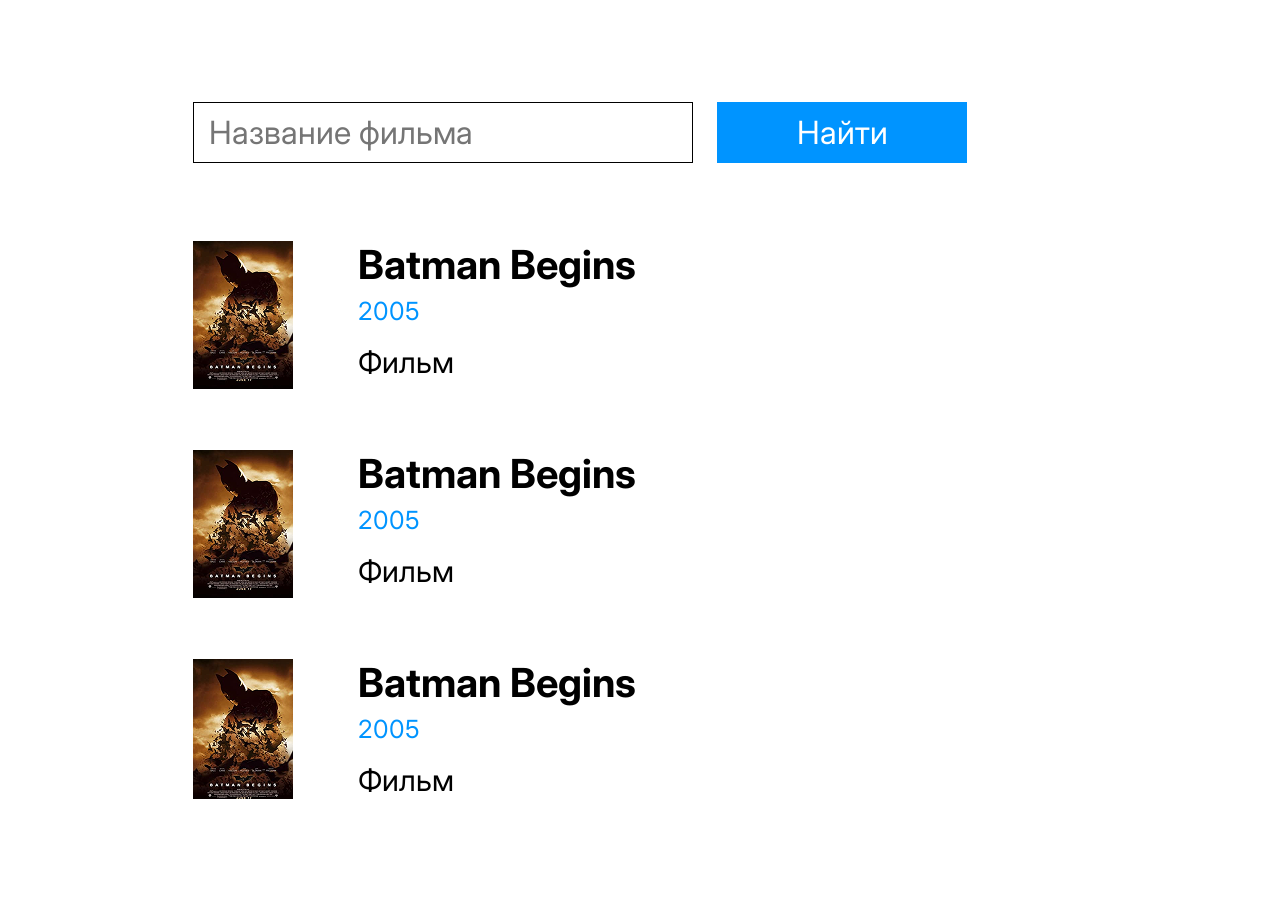
==== index.html @ bbeadeaf "Верстка главной страницы со стилями" ====
<!DOCTYPE html>
<html lang="en">

<head>
    <meta charset="UTF-8">
    <meta name="viewport" content="width=device-width, initial-scale=1.0">
    <title>Movie Search</title>
    <link rel="preconnect" href="https://fonts.googleapis.com">
    <link rel="preconnect" href="https://fonts.gstatic.com" crossorigin>
    <link href="https://fonts.googleapis.com/css2?family=Inter:opsz,wght@14..32,100..900&display=swap" rel="stylesheet">
    <link rel="stylesheet" href="./assets/styles/simple_reset.css">
    <link rel="stylesheet" href="./assets/styles/main.css">
    <script src="./assets/scripts/jquery_3.7.1.js"></script>
    <script src="./assets/scripts/main.js"></script>
</head>

<body>
    <div class="preview">
        <div class="preview-search">
            <form action="#" class="form">
                <input type="text" name="inputMovie" placeholder="Название фильма">
                <button type="submit" class="button-submit">Найти</button>
            </form>
        </div>
        <p class="movies-not-found">Фильмы не найдены</p>
        <div class="preview-movies">
            <div class="movies">
                <a href="#" class="movie">
                    <picture class="movie-search-picture">
                        <img src="./assets/images/batman.png" alt="batman">
                    </picture>
                    <div class="film-search-info">
                        <h2 class="title-search">Batman Begins</h2>
                        <p class="year-search">2005</p>
                        <p class="desc-search">Фильм</p>
                    </div>
                </a>
                <a href="#" class="movie">
                    <picture class="movie-search-picture">
                        <img src="./assets/images/batman.png" alt="batman">
                    </picture>
                    <div class="film-search-info">
                        <h2 class="title-search">Batman Begins</h2>
                        <p class="year-search">2005</p>
                        <p class="desc-search">Фильм</p>
                    </div>
                </a>
                <a href="#" class="movie">
                    <picture class="movie-search-picture">
                        <img src="./assets/images/batman.png" alt="batman">
                    </picture>
                    <div class="film-search-info">
                        <h2 class="title-search">Batman Begins</h2>
                        <p class="year-search">2005</p>
                        <p class="desc-search">Фильм</p>
                    </div>
                </a>
                <a href="#" class="movie">
                    <picture class="movie-search-picture">
                        <img src="./assets/images/batman.png" alt="batman">
                    </picture>
                    <div class="film-search-info">
                        <h2 class="title-search">Batman Begins</h2>
                        <p class="year-search">2005</p>
                        <p class="desc-search">Фильм</p>
                    </div>
                </a>
                <a href="#" class="movie">
                    <picture class="movie-search-picture">
                        <img src="./assets/images/batman.png" alt="batman">
                    </picture>
                    <div class="film-search-info">
                        <h2 class="title-search">Batman Begins</h2>
                        <p class="year-search">2005</p>
                        <p class="desc-search">Фильм</p>
                    </div>
                </a>
            </div>
        </div>
    </div>
</body>

</html>
---- assets/styles/main.css ----
* {
    font-family: 'Inter';
    font-weight: 400;
    font-size: 30px;
    line-height: 1.2;

    color: #000000;
}

.preview {
    margin: 102px 50px 102px 160px;
}


.preview-search {
    margin-bottom: 48px;
}

.form {
    display: flex;
    gap: 24px;

    margin-left: 33px;
}

input[type="text"] {
    font-weight: 400;
    font-size: 32px;
    line-height: 1.21875;

    border: 1px solid #000000;
    width: 500px;

    color: #979797;

    padding: 10px 15px;
}

.button-submit {
    font-weight: 400;
    font-size: 32px;
    line-height: 1.21875;

    border: none;
    width: 250px;

    color: #FFFFFF;
    background-color: #0094FF;

    transition: background-color 0.4s;
}

.button-submit:hover {
    background-color: #0176ca;
    cursor: pointer;
}

.button-after-response {
    background-color: #000000;
}

.movies-not-found {
    font-weight: 700;
    font-size: 40px;
    line-height: 1.2;

    margin-left: 33px;

    display: none;
}

.movies {
    height: calc(100vh - 312px);
    overflow-y: auto;
}

.movies::-webkit-scrollbar {
    background-color: transparent;
    width: 12px;
}

.movies::-webkit-scrollbar-thumb {
    border-radius: 10px;
    background-color: #D9D9D9;
}

.movie {
    display: flex;
    gap: 65px;
    padding: 30px 33px;

    border-radius: 35px;
    width: 660px;

    transition: background-color 0.4s;
}

.movie:hover {
    background-color: #D9D9D9;
}

.movie-search-picture {
    display: inline-block;
    width: 100px;
    height: 149px;
}

.title-search {
    font-weight: 700;
    font-size: 40px;
    line-height: 1.2;

    color: #000000;

    margin-bottom: 7px;
}

.year-search {
    font-weight: 400;
    font-size: 25px;
    line-height: 1.2;

    color: #0094FF;

    margin-bottom: 18px;
}
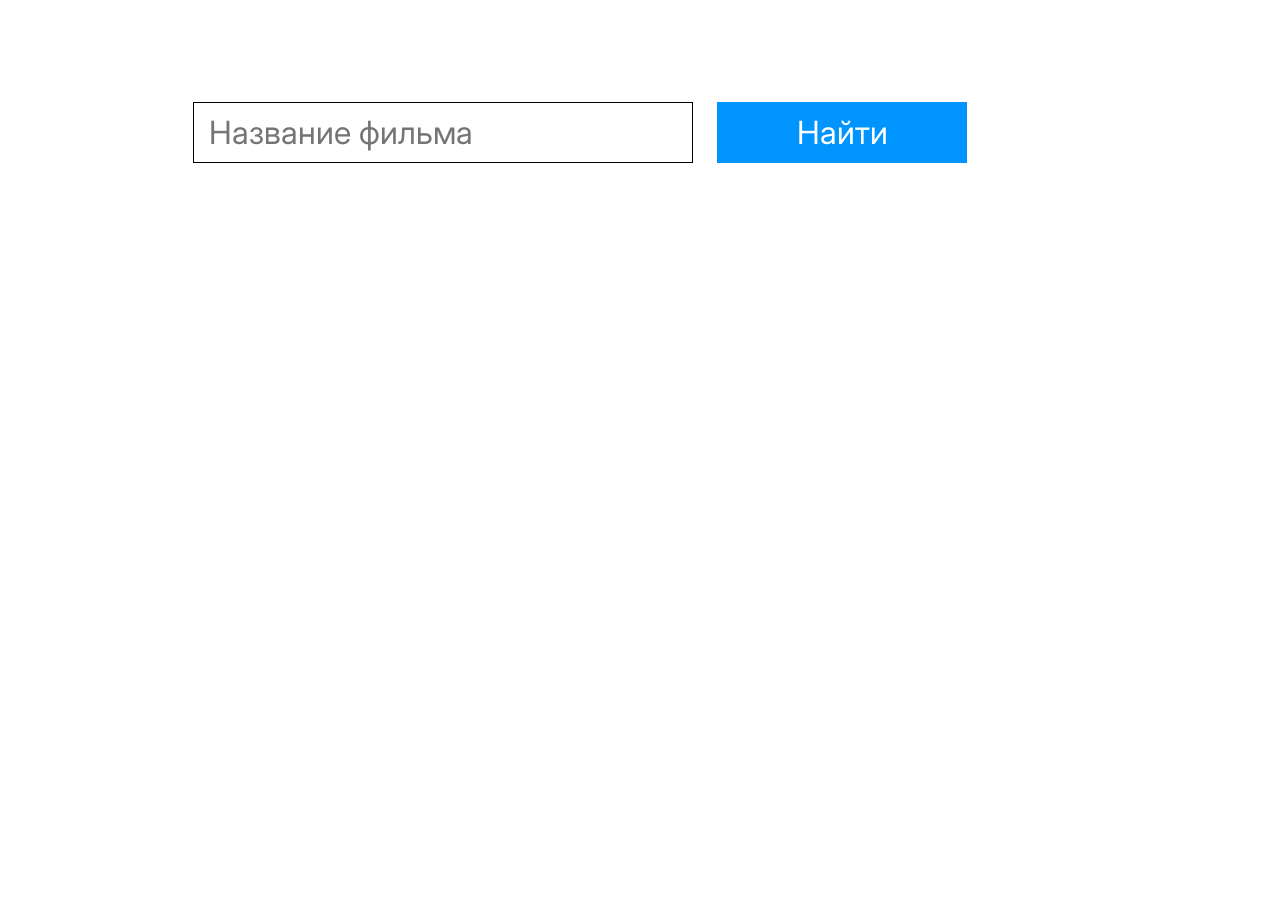
==== commit 5fe9802a: "Функционал главной страницы" ====
--- a/index.html
+++ b/index.html
@@ -17,64 +17,14 @@
 <body>
     <div class="preview">
         <div class="preview-search">
-            <form action="#" class="form">
+            <form action="#" class="form js-form">
                 <input type="text" name="inputMovie" placeholder="Название фильма">
                 <button type="submit" class="button-submit">Найти</button>
             </form>
         </div>
         <p class="movies-not-found">Фильмы не найдены</p>
         <div class="preview-movies">
-            <div class="movies">
-                <a href="#" class="movie">
-                    <picture class="movie-search-picture">
-                        <img src="./assets/images/batman.png" alt="batman">
-                    </picture>
-                    <div class="film-search-info">
-                        <h2 class="title-search">Batman Begins</h2>
-                        <p class="year-search">2005</p>
-                        <p class="desc-search">Фильм</p>
-                    </div>
-                </a>
-                <a href="#" class="movie">
-                    <picture class="movie-search-picture">
-                        <img src="./assets/images/batman.png" alt="batman">
-                    </picture>
-                    <div class="film-search-info">
-                        <h2 class="title-search">Batman Begins</h2>
-                        <p class="year-search">2005</p>
-                        <p class="desc-search">Фильм</p>
-                    </div>
-                </a>
-                <a href="#" class="movie">
-                    <picture class="movie-search-picture">
-                        <img src="./assets/images/batman.png" alt="batman">
-                    </picture>
-                    <div class="film-search-info">
-                        <h2 class="title-search">Batman Begins</h2>
-                        <p class="year-search">2005</p>
-                        <p class="desc-search">Фильм</p>
-                    </div>
-                </a>
-                <a href="#" class="movie">
-                    <picture class="movie-search-picture">
-                        <img src="./assets/images/batman.png" alt="batman">
-                    </picture>
-                    <div class="film-search-info">
-                        <h2 class="title-search">Batman Begins</h2>
-                        <p class="year-search">2005</p>
-                        <p class="desc-search">Фильм</p>
-                    </div>
-                </a>
-                <a href="#" class="movie">
-                    <picture class="movie-search-picture">
-                        <img src="./assets/images/batman.png" alt="batman">
-                    </picture>
-                    <div class="film-search-info">
-                        <h2 class="title-search">Batman Begins</h2>
-                        <p class="year-search">2005</p>
-                        <p class="desc-search">Фильм</p>
-                    </div>
-                </a>
+            <div class="movies js-movies">
             </div>
         </div>
     </div>
--- a/assets/styles/main.css
+++ b/assets/styles/main.css
@@ -99,13 +99,17 @@
     background-color: #D9D9D9;
 }
 
-.movie-search-picture {
+/* .movie-search-picture {
     display: inline-block;
     width: 100px;
-    height: 149px;
+    aspect-ratio: 100 / 149;
+} */
+
+.movie-search-picture img {
+    width: 100px;
 }
 
-.title-search {
+.title {
     font-weight: 700;
     font-size: 40px;
     line-height: 1.2;
@@ -115,7 +119,7 @@
     margin-bottom: 7px;
 }
 
-.year-search {
+.blue-text {
     font-weight: 400;
     font-size: 25px;
     line-height: 1.2;
